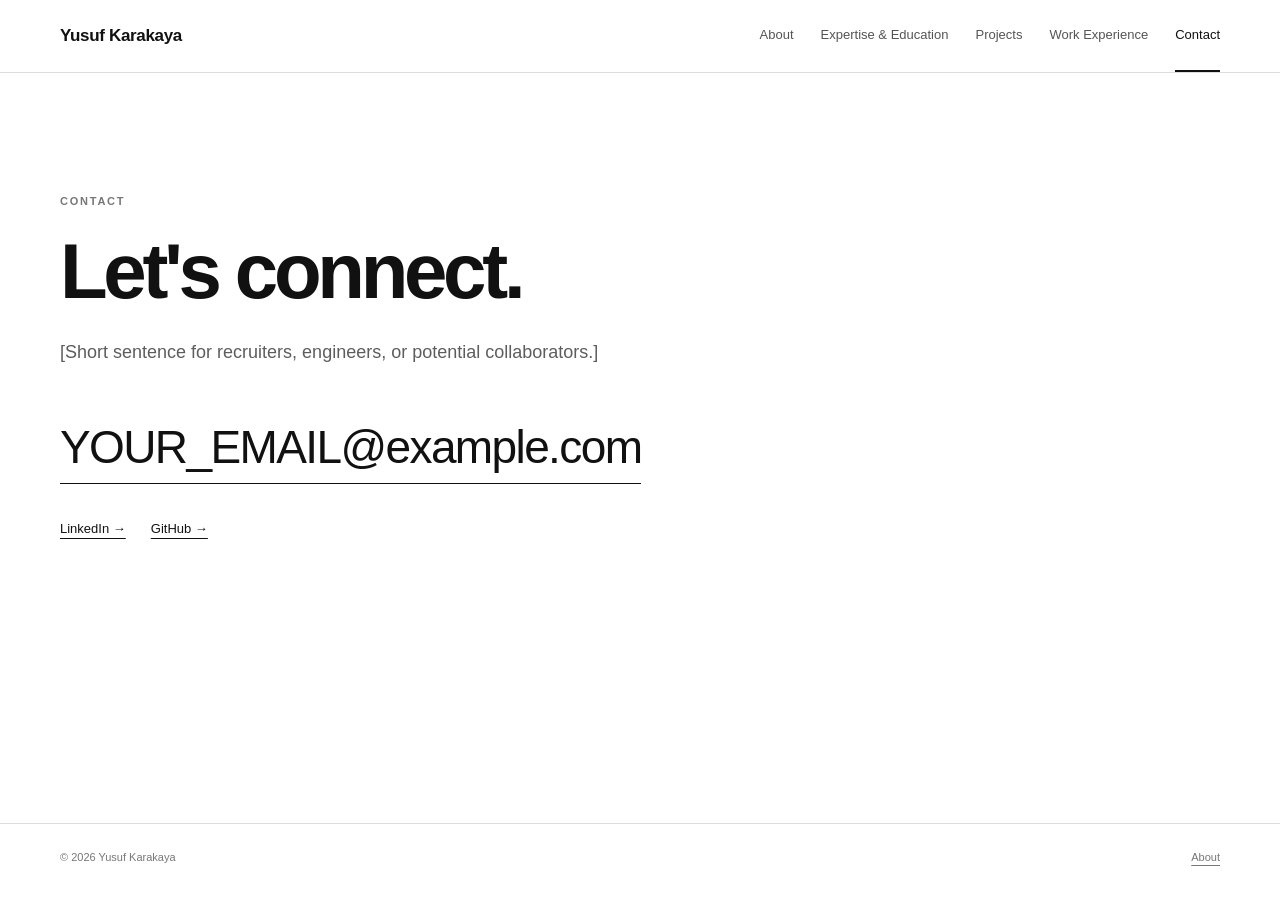
==== contact.html @ fa8e6e1f "Redesign" ====
<!DOCTYPE html>
<html lang="en">
<head>
  <meta charset="UTF-8"><meta name="viewport" content="width=device-width, initial-scale=1.0">
  <meta name="description" content="Contact Yusuf Karakaya.">
  <title>Contact | Yusuf Karakaya</title><link rel="stylesheet" href="style.css">
</head>
<body>
<header class="site-header"><div class="container nav"><a class="logo" href="index.html">Yusuf Karakaya</a><button class="menu-toggle" aria-label="Open menu">☰</button><nav class="nav-links"><a href="index.html">About</a><a href="expertise.html">Expertise & Education</a><a href="projects.html">Projects</a><a href="experience.html">Work Experience</a><a class="active" href="contact.html">Contact</a></nav></div></header>
<main>
<section class="contact-page container"><p class="eyebrow">CONTACT</p><h1>Let's connect.</h1><p class="lead">[Short sentence for recruiters, engineers, or potential collaborators.]</p><a class="email-link" href="mailto:YOUR_EMAIL@example.com">YOUR_EMAIL@example.com</a><div class="contact-secondary"><a href="#">LinkedIn →</a><a href="#">GitHub →</a></div></section>
</main>
<footer><div class="container footer-inner"><span>© 2026 Yusuf Karakaya</span><a href="index.html">About</a></div></footer>
<script src="script.js"></script>
</body>
</html>
---- style.css ----
:root{--ink:#111;--muted:#6b6b6b;--line:#deded9;--paper:#f6f6f2;--max:1160px;--pad:clamp(70px,9vw,125px)}
*{box-sizing:border-box;margin:0;padding:0}html{scroll-behavior:smooth}body{font-family:Inter,-apple-system,BlinkMacSystemFont,"Segoe UI",Arial,sans-serif;color:var(--ink);background:#fff;line-height:1.55}a{color:inherit;text-decoration:none}img,video{display:block;max-width:100%}.container{width:min(calc(100% - 40px),var(--max));margin:auto}.site-header{position:sticky;top:0;z-index:20;background:rgba(255,255,255,.94);backdrop-filter:blur(12px);border-bottom:1px solid var(--line)}.nav{min-height:72px;display:flex;align-items:center;gap:36px}.logo{font-size:17px;font-weight:750;letter-spacing:-.02em;white-space:nowrap}.nav-links{display:flex;gap:27px;margin-left:auto}.nav-links a{font-size:13px;color:#555;padding:25px 0;border-bottom:2px solid transparent}.nav-links a:hover,.nav-links a.active{color:#111;border-bottom-color:#111}.menu-toggle{display:none;border:0;background:none;font-size:24px}.hero{min-height:calc(100vh - 72px);display:grid;grid-template-columns:1.2fr .8fr;gap:80px;align-items:center;padding-top:50px;padding-bottom:70px}.eyebrow{font-size:11px;letter-spacing:.16em;font-weight:750;color:#777;margin-bottom:22px}.hero h1,.page-hero h1,.contact-page h1{font-size:clamp(46px,6.2vw,78px);line-height:1.01;letter-spacing:-.055em;max-width:900px}.lead{font-size:18px;color:#5d5d5d;max-width:690px;margin-top:28px}.actions{display:flex;gap:12px;margin-top:36px}.button{display:inline-block;padding:12px 19px;border:1px solid #111;font-size:13px}.button-dark{background:#111;color:#fff}.button-light{background:#fff}.hero-photo{align-self:stretch;display:flex;flex-direction:column;justify-content:center}.photo-placeholder{aspect-ratio:4/5;background:#e9e9e4;display:grid;place-items:center;color:#777;font-size:12px;letter-spacing:.12em}.caption{font-size:11px;color:#888;margin-top:8px}.intro-strip{background:#111;color:#fff;padding:55px 0}.intro-grid{display:grid;grid-template-columns:.7fr 1.3fr;gap:70px;align-items:start}.intro-grid h2,.section-heading h2{font-size:36px;letter-spacing:-.035em}.intro-grid p{color:#bbb;max-width:650px}.number{font-size:11px;color:#888;letter-spacing:.12em;display:block;margin-bottom:10px}.focus-section{padding:var(--pad) 0}.section-heading{display:flex;gap:18px;align-items:baseline;margin-bottom:50px}.focus-grid{display:grid;grid-template-columns:repeat(4,1fr);border-top:1px solid var(--line)}.focus-grid article{padding:30px 25px 30px 0;border-bottom:1px solid var(--line)}.focus-grid h3{font-size:18px;margin-bottom:12px}.focus-grid p{font-size:14px;color:#666}.page-hero{padding:100px 0 75px}.expertise-section{padding-bottom:var(--pad)}.expertise-grid{display:grid;grid-template-columns:repeat(2,1fr);gap:1px;background:var(--line);border:1px solid var(--line)}.expertise-grid article{background:#fff;padding:35px}.expertise-grid h2{font-size:25px;letter-spacing:-.02em;margin-bottom:12px}.expertise-grid p{color:#666}.education-section{padding:0 0 var(--pad)}.table-wrap{overflow-x:auto;border:1px solid var(--line)}table{width:100%;border-collapse:collapse;min-width:760px}th,td{text-align:left;padding:18px;border-bottom:1px solid var(--line);vertical-align:top;font-size:14px}th{font-size:11px;text-transform:uppercase;letter-spacing:.08em;background:var(--paper)}td:first-child{font-weight:650;width:22%}.small-note{font-size:12px;color:#888;margin-top:12px}.projects-list{padding-bottom:var(--pad)}.project-card{display:grid;grid-template-columns:1fr 1fr;gap:55px;padding:60px 0;border-top:1px solid var(--line)}.project-media{background:var(--paper);min-height:330px}.project-media video{width:100%;height:100%;object-fit:cover}.media-placeholder{min-height:330px;display:grid;place-items:center;color:#888;font-size:11px;letter-spacing:.12em;padding:25px;text-align:center}.media-grid{display:grid;grid-template-columns:1fr 1fr;gap:1px;background:#fff}.media-grid .media-placeholder{min-height:165px;background:var(--paper)}.project-meta{font-size:11px;color:#888;letter-spacing:.13em;margin-bottom:14px}.project-body h2{font-size:34px;line-height:1.1;letter-spacing:-.035em;margin-bottom:17px}.project-body>p:not(.project-meta){color:#666;max-width:580px}.project-tags{display:flex;flex-wrap:wrap;gap:7px;margin-top:24px}.project-tags span{border:1px solid var(--line);padding:5px 9px;font-size:11px}.project-links{display:flex;gap:24px;margin-top:28px;font-size:13px}.project-links a{text-decoration:underline;text-underline-offset:4px}.project-template{padding-bottom:var(--pad)}.template-grid{display:grid;grid-template-columns:repeat(4,1fr);border-top:1px solid var(--line)}.template-grid>div{padding:28px 25px 0 0}.template-grid h3{font-size:16px;margin-bottom:8px}.template-grid p{font-size:13px;color:#666}.timeline{padding-bottom:var(--pad)}.experience-item{display:grid;grid-template-columns:190px 1fr;gap:60px;border-top:1px solid var(--line);padding:45px 0}.experience-date{font-size:13px;color:#777}.experience-item h2{font-size:32px;letter-spacing:-.03em;margin-bottom:15px}.experience-item ul{margin:20px 0 0 18px;color:#555}.experience-item li{margin:7px 0}.contact-page{min-height:calc(100vh - 150px);padding:120px 0 100px}.email-link{display:inline-block;margin-top:45px;font-size:clamp(25px,4vw,46px);letter-spacing:-.035em;border-bottom:1px solid #111}.contact-secondary{display:flex;gap:25px;margin-top:35px;font-size:13px}.contact-secondary a{text-decoration:underline;text-underline-offset:5px}footer{border-top:1px solid var(--line);padding:25px 0}.footer-inner{display:flex;justify-content:space-between;font-size:11px;color:#777}.footer-inner a{text-decoration:underline;text-underline-offset:4px}
@media(max-width:850px){.nav{min-height:64px}.menu-toggle{display:block;margin-left:auto}.nav-links{display:none;position:absolute;left:0;right:0;top:64px;background:#fff;border-bottom:1px solid var(--line);padding:10px 20px;flex-direction:column;gap:0}.nav-links.open{display:flex}.nav-links a{padding:13px 0}.hero{grid-template-columns:1fr;gap:45px;min-height:auto;padding-top:75px}.hero-photo{order:-1}.hero-photo .photo-placeholder{aspect-ratio:16/9}.intro-grid{grid-template-columns:1fr;gap:25px}.focus-grid,.expertise-grid,.template-grid{grid-template-columns:1fr 1fr}.project-card{grid-template-columns:1fr;gap:30px}.experience-item{grid-template-columns:1fr;gap:10px}.page-hero{padding-top:75px}.contact-page{padding-top:90px}}@media(max-width:560px){.container{width:min(calc(100% - 28px),var(--max))}.hero h1,.page-hero h1,.contact-page h1{font-size:45px}.focus-grid,.expertise-grid,.template-grid{grid-template-columns:1fr}.hero-photo .photo-placeholder{aspect-ratio:4/3}.project-body h2{font-size:28px}.footer-inner{flex-direction:column;gap:5px}}
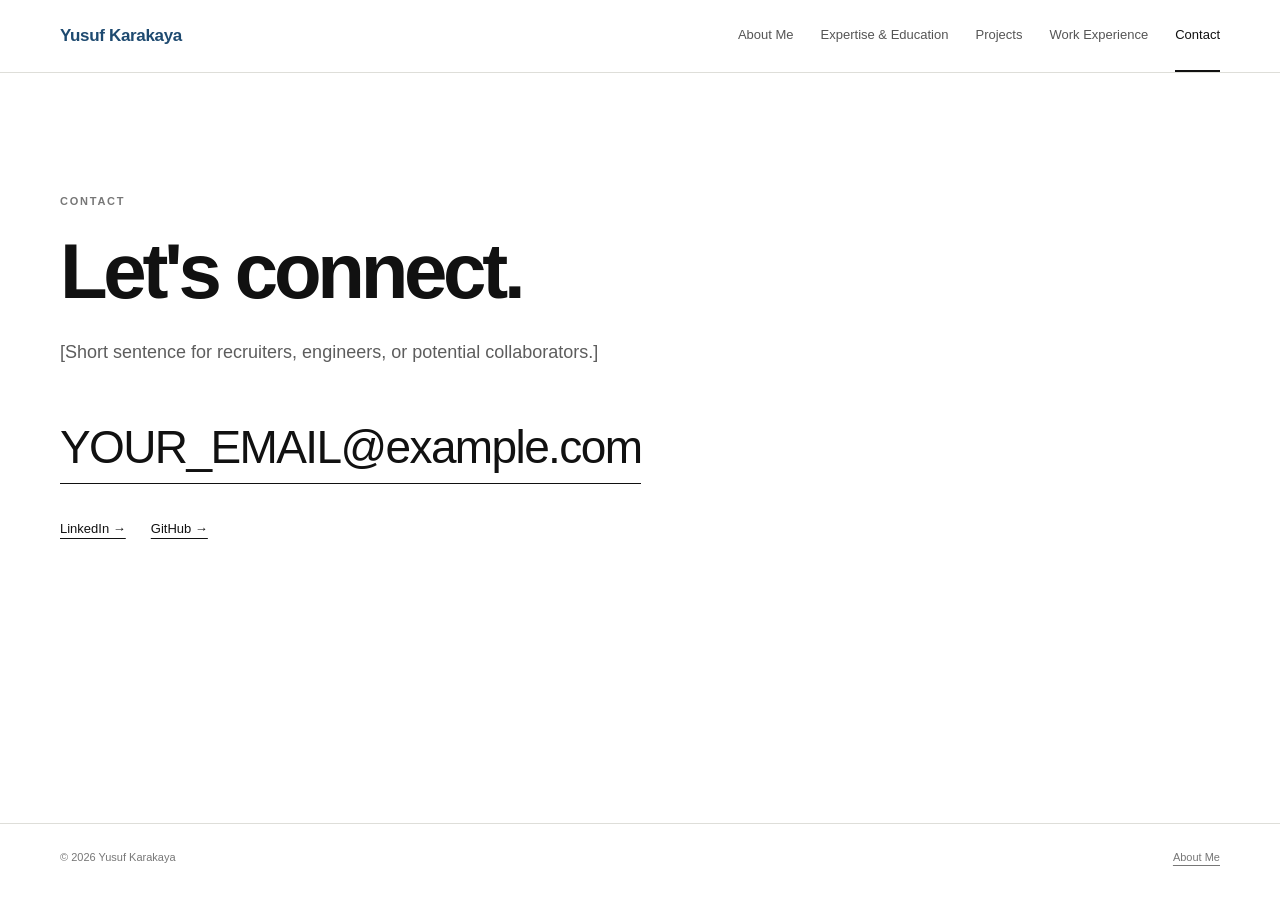
==== commit 7159b0ca: "Layout" ====
--- a/contact.html
+++ b/contact.html
@@ -6,11 +6,11 @@
   <title>Contact | Yusuf Karakaya</title><link rel="stylesheet" href="style.css">
 </head>
 <body>
-<header class="site-header"><div class="container nav"><a class="logo" href="index.html">Yusuf Karakaya</a><button class="menu-toggle" aria-label="Open menu">☰</button><nav class="nav-links"><a href="index.html">About</a><a href="expertise.html">Expertise & Education</a><a href="projects.html">Projects</a><a href="experience.html">Work Experience</a><a class="active" href="contact.html">Contact</a></nav></div></header>
+<header class="site-header"><div class="container nav"><a class="logo" href="index.html">Yusuf Karakaya</a><button class="menu-toggle" aria-label="Open menu">☰</button><nav class="nav-links"><a href="index.html">About Me</a><a href="expertise.html">Expertise & Education</a><a href="projects.html">Projects</a><a href="experience.html">Work Experience</a><a class="active" href="contact.html">Contact</a></nav></div></header>
 <main>
 <section class="contact-page container"><p class="eyebrow">CONTACT</p><h1>Let's connect.</h1><p class="lead">[Short sentence for recruiters, engineers, or potential collaborators.]</p><a class="email-link" href="mailto:YOUR_EMAIL@example.com">YOUR_EMAIL@example.com</a><div class="contact-secondary"><a href="#">LinkedIn →</a><a href="#">GitHub →</a></div></section>
 </main>
-<footer><div class="container footer-inner"><span>© 2026 Yusuf Karakaya</span><a href="index.html">About</a></div></footer>
+<footer><div class="container footer-inner"><span>© 2026 Yusuf Karakaya</span><a href="index.html">About Me</a></div></footer>
 <script src="script.js"></script>
 </body>
 </html>
--- a/style.css
+++ b/style.css
@@ -1,3 +1,719 @@
-:root{--ink:#111;--muted:#6b6b6b;--line:#deded9;--paper:#f6f6f2;--max:1160px;--pad:clamp(70px,9vw,125px)}
-*{box-sizing:border-box;margin:0;padding:0}html{scroll-behavior:smooth}body{font-family:Inter,-apple-system,BlinkMacSystemFont,"Segoe UI",Arial,sans-serif;color:var(--ink);background:#fff;line-height:1.55}a{color:inherit;text-decoration:none}img,video{display:block;max-width:100%}.container{width:min(calc(100% - 40px),var(--max));margin:auto}.site-header{position:sticky;top:0;z-index:20;background:rgba(255,255,255,.94);backdrop-filter:blur(12px);border-bottom:1px solid var(--line)}.nav{min-height:72px;display:flex;align-items:center;gap:36px}.logo{font-size:17px;font-weight:750;letter-spacing:-.02em;white-space:nowrap}.nav-links{display:flex;gap:27px;margin-left:auto}.nav-links a{font-size:13px;color:#555;padding:25px 0;border-bottom:2px solid transparent}.nav-links a:hover,.nav-links a.active{color:#111;border-bottom-color:#111}.menu-toggle{display:none;border:0;background:none;font-size:24px}.hero{min-height:calc(100vh - 72px);display:grid;grid-template-columns:1.2fr .8fr;gap:80px;align-items:center;padding-top:50px;padding-bottom:70px}.eyebrow{font-size:11px;letter-spacing:.16em;font-weight:750;color:#777;margin-bottom:22px}.hero h1,.page-hero h1,.contact-page h1{font-size:clamp(46px,6.2vw,78px);line-height:1.01;letter-spacing:-.055em;max-width:900px}.lead{font-size:18px;color:#5d5d5d;max-width:690px;margin-top:28px}.actions{display:flex;gap:12px;margin-top:36px}.button{display:inline-block;padding:12px 19px;border:1px solid #111;font-size:13px}.button-dark{background:#111;color:#fff}.button-light{background:#fff}.hero-photo{align-self:stretch;display:flex;flex-direction:column;justify-content:center}.photo-placeholder{aspect-ratio:4/5;background:#e9e9e4;display:grid;place-items:center;color:#777;font-size:12px;letter-spacing:.12em}.caption{font-size:11px;color:#888;margin-top:8px}.intro-strip{background:#111;color:#fff;padding:55px 0}.intro-grid{display:grid;grid-template-columns:.7fr 1.3fr;gap:70px;align-items:start}.intro-grid h2,.section-heading h2{font-size:36px;letter-spacing:-.035em}.intro-grid p{color:#bbb;max-width:650px}.number{font-size:11px;color:#888;letter-spacing:.12em;display:block;margin-bottom:10px}.focus-section{padding:var(--pad) 0}.section-heading{display:flex;gap:18px;align-items:baseline;margin-bottom:50px}.focus-grid{display:grid;grid-template-columns:repeat(4,1fr);border-top:1px solid var(--line)}.focus-grid article{padding:30px 25px 30px 0;border-bottom:1px solid var(--line)}.focus-grid h3{font-size:18px;margin-bottom:12px}.focus-grid p{font-size:14px;color:#666}.page-hero{padding:100px 0 75px}.expertise-section{padding-bottom:var(--pad)}.expertise-grid{display:grid;grid-template-columns:repeat(2,1fr);gap:1px;background:var(--line);border:1px solid var(--line)}.expertise-grid article{background:#fff;padding:35px}.expertise-grid h2{font-size:25px;letter-spacing:-.02em;margin-bottom:12px}.expertise-grid p{color:#666}.education-section{padding:0 0 var(--pad)}.table-wrap{overflow-x:auto;border:1px solid var(--line)}table{width:100%;border-collapse:collapse;min-width:760px}th,td{text-align:left;padding:18px;border-bottom:1px solid var(--line);vertical-align:top;font-size:14px}th{font-size:11px;text-transform:uppercase;letter-spacing:.08em;background:var(--paper)}td:first-child{font-weight:650;width:22%}.small-note{font-size:12px;color:#888;margin-top:12px}.projects-list{padding-bottom:var(--pad)}.project-card{display:grid;grid-template-columns:1fr 1fr;gap:55px;padding:60px 0;border-top:1px solid var(--line)}.project-media{background:var(--paper);min-height:330px}.project-media video{width:100%;height:100%;object-fit:cover}.media-placeholder{min-height:330px;display:grid;place-items:center;color:#888;font-size:11px;letter-spacing:.12em;padding:25px;text-align:center}.media-grid{display:grid;grid-template-columns:1fr 1fr;gap:1px;background:#fff}.media-grid .media-placeholder{min-height:165px;background:var(--paper)}.project-meta{font-size:11px;color:#888;letter-spacing:.13em;margin-bottom:14px}.project-body h2{font-size:34px;line-height:1.1;letter-spacing:-.035em;margin-bottom:17px}.project-body>p:not(.project-meta){color:#666;max-width:580px}.project-tags{display:flex;flex-wrap:wrap;gap:7px;margin-top:24px}.project-tags span{border:1px solid var(--line);padding:5px 9px;font-size:11px}.project-links{display:flex;gap:24px;margin-top:28px;font-size:13px}.project-links a{text-decoration:underline;text-underline-offset:4px}.project-template{padding-bottom:var(--pad)}.template-grid{display:grid;grid-template-columns:repeat(4,1fr);border-top:1px solid var(--line)}.template-grid>div{padding:28px 25px 0 0}.template-grid h3{font-size:16px;margin-bottom:8px}.template-grid p{font-size:13px;color:#666}.timeline{padding-bottom:var(--pad)}.experience-item{display:grid;grid-template-columns:190px 1fr;gap:60px;border-top:1px solid var(--line);padding:45px 0}.experience-date{font-size:13px;color:#777}.experience-item h2{font-size:32px;letter-spacing:-.03em;margin-bottom:15px}.experience-item ul{margin:20px 0 0 18px;color:#555}.experience-item li{margin:7px 0}.contact-page{min-height:calc(100vh - 150px);padding:120px 0 100px}.email-link{display:inline-block;margin-top:45px;font-size:clamp(25px,4vw,46px);letter-spacing:-.035em;border-bottom:1px solid #111}.contact-secondary{display:flex;gap:25px;margin-top:35px;font-size:13px}.contact-secondary a{text-decoration:underline;text-underline-offset:5px}footer{border-top:1px solid var(--line);padding:25px 0}.footer-inner{display:flex;justify-content:space-between;font-size:11px;color:#777}.footer-inner a{text-decoration:underline;text-underline-offset:4px}
-@media(max-width:850px){.nav{min-height:64px}.menu-toggle{display:block;margin-left:auto}.nav-links{display:none;position:absolute;left:0;right:0;top:64px;background:#fff;border-bottom:1px solid var(--line);padding:10px 20px;flex-direction:column;gap:0}.nav-links.open{display:flex}.nav-links a{padding:13px 0}.hero{grid-template-columns:1fr;gap:45px;min-height:auto;padding-top:75px}.hero-photo{order:-1}.hero-photo .photo-placeholder{aspect-ratio:16/9}.intro-grid{grid-template-columns:1fr;gap:25px}.focus-grid,.expertise-grid,.template-grid{grid-template-columns:1fr 1fr}.project-card{grid-template-columns:1fr;gap:30px}.experience-item{grid-template-columns:1fr;gap:10px}.page-hero{padding-top:75px}.contact-page{padding-top:90px}}@media(max-width:560px){.container{width:min(calc(100% - 28px),var(--max))}.hero h1,.page-hero h1,.contact-page h1{font-size:45px}.focus-grid,.expertise-grid,.template-grid{grid-template-columns:1fr}.hero-photo .photo-placeholder{aspect-ratio:4/3}.project-body h2{font-size:28px}.footer-inner{flex-direction:column;gap:5px}}
+:root{
+  --ink:#111;
+  --muted:#6b6b6b;
+  --line:#deded9;
+  --paper:#f6f6f2;
+  --max:1160px;
+  --pad:clamp(70px,9vw,125px)
+}
+
+*{
+  box-sizing:border-box;
+  margin:0;
+  padding:0
+}
+
+html{
+  scroll-behavior:smooth
+}
+
+body{
+  font-family:Inter,-apple-system,BlinkMacSystemFont,"Segoe UI",Arial,sans-serif;
+  color:var(--ink);
+  background:#fff;
+  line-height:1.55
+}
+
+a{
+  color:inherit;
+  text-decoration:none
+}
+
+img,video{
+  display:block;
+  max-width:100%
+}
+
+.container{
+  width:min(calc(100% - 40px),var(--max));
+  margin:auto
+}
+
+.site-header{
+  position:sticky;
+  top:0;
+  z-index:20;
+  background:rgba(255,255,255,.94);
+  backdrop-filter:blur(12px);
+  border-bottom:1px solid var(--line)
+}
+
+.nav{
+  min-height:72px;
+  display:flex;
+  align-items:center;
+  gap:36px
+}
+
+.logo{
+  font-size:17px;
+  font-weight:750;
+  color:#1E4A70;
+  letter-spacing:-.02em;
+  white-space:nowrap
+}
+
+.nav-links{
+  display:flex;
+  gap:27px;
+  margin-left:auto
+}
+
+.nav-links a{
+  font-size:13px;
+  color:#555;
+  padding:25px 0;
+  border-bottom:2px solid transparent
+}
+
+.nav-links a:hover,
+.nav-links a.active{
+  color:#111;
+  border-bottom-color:#111
+}
+
+.menu-toggle{
+  display:none;
+  border:0;
+  background:none;
+  font-size:24px
+}
+
+.hero{
+  min-height:calc(100vh - 72px);
+  display:grid;
+  grid-template-columns:1.2fr .8fr;
+  gap:80px;
+  align-items:center;
+  padding-top:50px;
+  padding-bottom:70px
+}
+
+.eyebrow{
+  font-size:11px;
+  letter-spacing:.16em;
+  font-weight:750;
+  color:#777;
+  margin-bottom:22px
+}
+
+.hero h1,
+.page-hero h1,
+.contact-page h1{
+  font-size:clamp(46px,6.2vw,78px);
+  line-height:1.01;
+  letter-spacing:-.055em;
+  max-width:900px
+}
+
+.lead{
+  font-size:18px;
+  color:#5d5d5d;
+  max-width:690px;
+  margin-top:28px
+}
+
+.actions{
+  display:flex;
+  gap:12px;
+  margin-top:36px
+}
+
+.button{
+  display:inline-block;
+  padding:12px 19px;
+  border:1px solid #111;
+  font-size:13px
+}
+
+.button-dark{
+  background:#1E4A70;
+  color:#fff
+}
+
+.button-light{
+  background:#fff
+}
+
+.hero-photo{
+  align-self:stretch;
+  display:flex;
+  flex-direction:column;
+  justify-content:center
+}
+
+.photo-placeholder{
+  aspect-ratio:4/5;
+  background:#e9e9e4;
+  display:grid;
+  place-items:center;
+  color:#777;
+  font-size:12px;
+  letter-spacing:.12em
+}
+
+.caption{
+  font-size:11px;
+  color:#888;
+  margin-top:8px
+}
+
+.intro-strip{
+  background:#111;
+  color:#fff;
+  padding:55px 0
+}
+
+.intro-grid{
+  display:grid;
+  grid-template-columns:.7fr 1.3fr;
+  gap:70px;
+  align-items:start
+}
+
+.intro-grid h2,
+.section-heading h2{
+  font-size:36px;
+  letter-spacing:-.035em
+}
+
+.intro-grid p{
+  color:#bbb;
+  max-width:650px
+}
+
+.number{
+  font-size:11px;
+  color:#888;
+  letter-spacing:.12em;
+  display:block;
+  margin-bottom:10px
+}
+
+.focus-section{
+  padding:var(--pad) 0
+}
+
+.section-heading{
+  display:flex;
+  gap:18px;
+  align-items:baseline;
+  margin-bottom:50px
+}
+
+
+/* =========================
+   FOCUS SECTION
+   ========================= */
+
+.focus-main{
+  margin-top:40px
+}
+
+.focus-title-box{
+  max-width:760px;
+  margin:0 auto 45px;
+  padding:35px 40px;
+  border:1px solid #1E4A70;
+  text-align:center
+}
+
+.focus-title-box h3{
+  margin:0;
+  font-size:clamp(26px,3vw,38px);
+  line-height:1.15;
+  letter-spacing:-.035em;
+  font-weight:650;
+  color:#1E4A70
+}
+
+.focus-grid{
+  display:grid;
+  grid-template-columns:repeat(5,1fr);
+  border-top:1px solid var(--line);
+  border-bottom:1px solid var(--line);
+  counter-reset:focus
+}
+
+.focus-grid article{
+  min-height:190px;
+  padding:28px 24px;
+  display:flex;
+  flex-direction:column;
+  justify-content:space-between;
+  border-right:1px solid var(--line);
+  transition:background .2s ease,color .2s ease
+}
+
+.focus-grid article:last-child{
+  border-right:none
+}
+
+.focus-grid article::before{
+  content:counter(focus);
+  counter-increment:focus;
+  font-size:11px;
+  color:#999;
+  letter-spacing:.12em
+}
+
+.focus-grid h3{
+  margin:35px 0 0;
+  font-size:18px;
+  line-height:1.3;
+  font-weight:550;
+  letter-spacing:-.015em
+}
+
+.focus-grid article:hover{
+  background:#1E4A70;
+  color:#fff
+}
+
+.focus-grid article:hover::before{
+  color:rgba(255,255,255,.6)
+}
+
+
+/* =========================
+   OTHER SECTIONS
+   ========================= */
+
+.focus-grid p{
+  font-size:14px;
+  color:#666
+}
+
+.page-hero{
+  padding:100px 0 75px
+}
+
+.expertise-section{
+  padding-bottom:var(--pad)
+}
+
+.expertise-grid{
+  display:grid;
+  grid-template-columns:repeat(2,1fr);
+  gap:1px;
+  background:var(--line);
+  border:1px solid var(--line)
+}
+
+.expertise-grid article{
+  background:#fff;
+  padding:35px
+}
+
+.expertise-grid h2{
+  font-size:25px;
+  letter-spacing:-.02em;
+  margin-bottom:12px
+}
+
+.expertise-grid p{
+  color:#666
+}
+
+.education-section{
+  padding:0 0 var(--pad)
+}
+
+.table-wrap{
+  overflow-x:auto;
+  border:1px solid var(--line)
+}
+
+table{
+  width:100%;
+  border-collapse:collapse;
+  min-width:760px
+}
+
+th,
+td{
+  text-align:left;
+  padding:18px;
+  border-bottom:1px solid var(--line);
+  vertical-align:top;
+  font-size:14px
+}
+
+th{
+  font-size:11px;
+  text-transform:uppercase;
+  letter-spacing:.08em;
+  background:var(--paper)
+}
+
+td:first-child{
+  font-weight:650;
+  width:22%
+}
+
+.small-note{
+  font-size:12px;
+  color:#888;
+  margin-top:12px
+}
+
+.projects-list{
+  padding-bottom:var(--pad)
+}
+
+.project-card{
+  display:grid;
+  grid-template-columns:1fr 1fr;
+  gap:55px;
+  padding:60px 0;
+  border-top:1px solid var(--line)
+}
+
+.project-media {
+  background: #fff;
+  display: flex;
+  align-items: center;
+  justify-content: center;
+  min-height: 0;
+  height: center;
+}
+
+.project-media img {
+  width: 92%;
+  height: auto;
+  object-fit: contain;
+  display: block;
+}
+
+.media-placeholder {
+  min-height: 0;
+  width: 100%;
+  display: flex;
+  align-items: center;
+  justify-content: center;
+  background: #fff;
+  color: #888;
+  font-size: 11px;
+  letter-spacing: .12em;
+  padding: 0;
+  text-align: center;
+}
+
+.media-grid{
+  display:grid;
+  grid-template-columns:1fr 1fr;
+  gap:1px;
+  background:#fff
+}
+
+.media-grid .media-placeholder{
+  min-height:165px;
+  background:var(--paper)
+}
+
+.project-meta{
+  font-size:11px;
+  color:#888;
+  letter-spacing:.13em;
+  margin-bottom:14px
+}
+
+.project-body h2{
+  font-size:34px;
+  line-height:1.1;
+  letter-spacing:-.035em;
+  margin-bottom:17px
+}
+
+.project-body>p:not(.project-meta){
+  color:#666;
+  max-width:580px
+}
+
+.project-tags {
+  display: grid;
+  grid-template-columns: repeat(2, minmax(0, 1fr));
+  gap: 10px;
+  margin-top: 28px;
+  max-width: 520px;
+}
+
+.project-tags span {
+  display: flex;
+  align-items: center;
+  min-height: 52px;
+  padding: 12px 16px;
+  background: #f6f6f2;
+  border: 1px solid #deded9;
+  font-size: 12px;
+  font-weight: 600;
+  color: #333;
+  letter-spacing: .01em;
+  transition: all .2s ease;
+}
+
+.project-tags span:hover {
+  background: #eef3f6;
+  border-color: #3B6F95;
+  color: #3B6F95;
+}
+
+.project-links{
+  display:flex;
+  gap:24px;
+  margin-top:28px;
+  font-size:13px
+}
+
+.project-links a{
+  text-decoration:underline;
+  text-underline-offset:4px
+}
+
+.project-template{
+  padding-bottom:var(--pad)
+}
+
+.template-grid{
+  display:grid;
+  grid-template-columns:repeat(3,1fr);
+  border-top:1px solid var(--line)
+}
+
+.template-grid>div{
+  padding:28px 25px 0 0
+}
+
+.template-grid h3{
+  font-size:16px;
+  margin-bottom:8px
+}
+
+.template-grid p{
+  font-size:13px;
+  color:#666
+}
+
+.timeline{
+  padding-bottom:var(--pad)
+}
+
+.experience-item{
+  display:grid;
+  grid-template-columns:190px 1fr;
+  gap:60px;
+  border-top:1px solid var(--line);
+  padding:45px 0
+}
+
+.experience-date{
+  font-size:13px;
+  color:#777
+}
+
+.experience-item h2{
+  font-size:32px;
+  letter-spacing:-.03em;
+  margin-bottom:15px
+}
+
+.experience-item ul{
+  margin:20px 0 0 18px;
+  color:#555
+}
+
+.experience-item li{
+  margin:7px 0
+}
+
+.contact-page{
+  min-height:calc(100vh - 150px);
+  padding:120px 0 100px
+}
+
+.email-link{
+  display:inline-block;
+  margin-top:45px;
+  font-size:clamp(25px,4vw,46px);
+  letter-spacing:-.035em;
+  border-bottom:1px solid #111
+}
+
+.contact-secondary{
+  display:flex;
+  gap:25px;
+  margin-top:35px;
+  font-size:13px
+}
+
+.contact-secondary a{
+  text-decoration:underline;
+  text-underline-offset:5px
+}
+
+footer{
+  border-top:1px solid var(--line);
+  padding:25px 0
+}
+
+.footer-inner{
+  display:flex;
+  justify-content:space-between;
+  font-size:11px;
+  color:#777
+}
+
+.footer-inner a{
+  text-decoration:underline;
+  text-underline-offset:4px
+}
+
+
+/* =========================
+   TABLET
+   ========================= */
+
+@media(max-width:850px){
+
+  .nav{
+    min-height:64px
+  }
+
+  .menu-toggle{
+    display:block;
+    margin-left:auto
+  }
+
+  .nav-links{
+    display:none;
+    position:absolute;
+    left:0;
+    right:0;
+    top:64px;
+    background:#fff;
+    border-bottom:1px solid var(--line);
+    padding:10px 20px;
+    flex-direction:column;
+    gap:0
+  }
+
+  .nav-links.open{
+    display:flex
+  }
+
+  .nav-links a{
+    padding:13px 0
+  }
+
+  .hero{
+    grid-template-columns:1fr;
+    gap:45px;
+    min-height:auto;
+    padding-top:75px
+  }
+
+  .hero-photo{
+    order:-1
+  }
+
+  .hero-photo .photo-placeholder{
+    aspect-ratio:16/9
+  }
+
+  .intro-grid{
+    grid-template-columns:1fr;
+    gap:25px
+  }
+
+  .focus-grid,
+  .expertise-grid,
+  .template-grid{
+    grid-template-columns:1fr 1fr
+  }
+
+  .project-card{
+    grid-template-columns:1fr;
+    gap:30px
+  }
+
+  .experience-item{
+    grid-template-columns:1fr;
+    gap:10px
+  }
+
+  .page-hero{
+    padding-top:75px
+  }
+
+  .contact-page{
+    padding-top:90px
+  }
+
+  .focus-grid article{
+    min-height:160px
+  }
+
+  .focus-grid article:nth-child(even){
+    border-right:none
+  }
+
+  .project-tags {
+    grid-template-columns: 1fr;
+  }
+
+  .focus-grid article:nth-child(odd){
+    border-right:1px solid var(--line)
+  }
+}
+
+
+/* =========================
+   MOBILE
+   ========================= */
+
+@media(max-width:560px){
+
+  .container{
+    width:min(calc(100% - 28px),var(--max))
+  }
+
+  .hero h1,
+  .page-hero h1,
+  .contact-page h1{
+    font-size:45px
+  }
+
+  .focus-grid,
+  .expertise-grid,
+  .template-grid{
+    grid-template-columns:1fr
+  }
+
+  .hero-photo .photo-placeholder{
+    aspect-ratio:4/3
+  }
+
+  .project-body h2{
+    font-size:28px
+  }
+
+  .footer-inner{
+    flex-direction:column;
+    gap:5px
+  }
+
+  .focus-grid article{
+    min-height:130px;
+    border-right:none
+  }
+}
